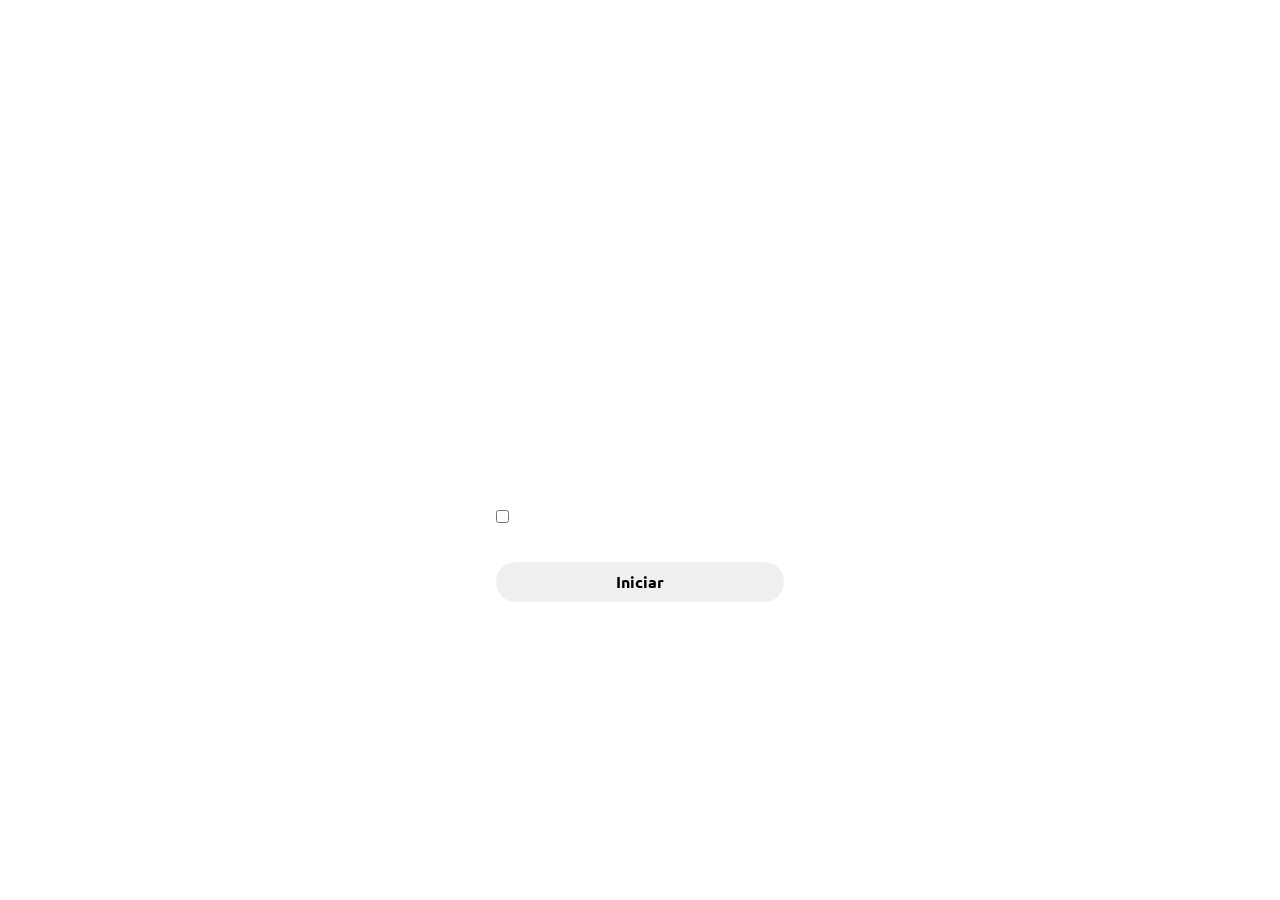
==== index.html @ 586e6c54 "Rename Index.html to index.html" ====
<!DOCTYPE html>
<html lang="en">
<head>
    <meta charset="UTF-8">
    <meta name="viewport" content="width=device-width, initial-scale=1.0">
    <link rel="stylesheet" href="css/style.css">
    <title>JUNZA</title>
    <link rel="preconnect" href="https://fonts.googleapis.com">
    <link rel="preconnect" href="https://fonts.gstatic.com" crossorigin>
    <link href="https://fonts.googleapis.com/css2?family=Ubuntu:ital,wght@0,300;0,400;0,500;0,700;1,300;1,400;1,500;1,700&display=swap" rel="stylesheet">
</head>
<body>
    
    <section>
        <form>
        <h1>Inicio</h1>
        <div class="inputbox">
            <ion-icon name="mail-outline"></ion-icon>
            <input type="text" required>
            <label for="">Usuario</label>
        </div>
        <div class="inputbox">
            <ion-icon name="mail-outline"></ion-icon>
            <input type="password" required>
            <label for="">Contraseña</label>
        </div>
        
        <div class="forget">
            <label for=""><input type="checkbox">Recordar</label>
            <a href="vistas/contraseña.html">Olvide contraseña</a>
        </div>
        <button id="interfaz">Iniciar</button>
        <div class="registrar">
            <p>No tengo cuenta <a href="vistas/registrarse.html">Registrate</a></p>
        </div>
    </form>
    </section>
    <script src="./js/login.js"></script>
</body>
</html>
---- css/style.css ----
* {
    margin: 0;
    padding: 0;
    box-sizing: border-box;
   font-family: 'Ubuntu', sans-serif;
}

body {
    display: flex;
    align-items: center;
    justify-content: center;
    min-height: 100vh;
    background-image: url(Images/Alaska\,Verano\,Puesta_de_sol\,Horseshoe_Bay\,Isla_Adak\,5KPapel\ pintado_1920x1080[10wallpaper.com].jpg);
    background-repeat: no-repeat;
    background-position: center;
    background-size: cover;
}

section {
    position: relative;
    max-width: 400px;
    background-color: transparent;
    border: 2px, solid rgba( 255, 255, 255, 0.5);
    border-radius: 20px;
    backdrop-filter: blur(55px);
    display: flex;
    justify-content: center;
    align-items: center;
    padding: 2rem 3rem;
}

.inputbox input {
    width: 100%;
    height: 60px;
    background: transparent;
    border: none;
    outline: none;
    font-size: 1rem;
    padding: 0 35px 0 5px;
    color: #fff;
}

.inputbox ion-icon {
    position: absolute;
    right: 8px;
    color: #fff;
    font-size: 1.2rem;
    top: 20px;
}

.forget {
    margin: 35px 0;
    font-size: 0,85rem;
    color: #fff;
    display: flex;
    justify-content: space-between;
}

h1 {
    font-size: 2rem;
    color: #fff;
    text-align: center;
}

.inputbox {
    position: relative;
    margin: 30px 0;
    max-width: 310px;
    border-bottom: 2px solid #fff;
}

.inputbox label {
    position: absolute;
    top: 50%;
    left: 5px;
    transform: translateY(-50%);
    color: #fff;
    font-size: 1rem;
    pointer-events: none;
    transition: all 0.5 ease-in-out;
}

input:focus ~ label,
input:valid ~ label {
    top: -5px;
}

.forget label {
    display: flex;
    align-items: center;
}

.forget label input {
    margin-right: 3px;
}

.forget a {
    color: #fff;
    text-decoration: none;
    font-weight: 600;
}

.forget a:hover {
    text-decoration: underline;
}

button {
    width: 100%;
    height: 40px;
    border-radius: 40px;
    background-color: rgb( 255, 255, 255 1);
    border: none;
    outline: none;
    cursor: pointer;
    font-size: 1rem;
    font-weight: 600;
    transition: all 0.4s ease;
}

button:hover {
    background-color: rgb ( 255, 255, 255, 0.5);
}

.registrar {
    font-size: 0.9rem;
    color: #fff;
    text-align: center;
    margin: 25px 0 10px;
}

.registrar p a {
    text-decoration: none;
    color: #fff;
    font-weight: 600;
}

.registrar p a:hover {
    text-decoration: underline;
}
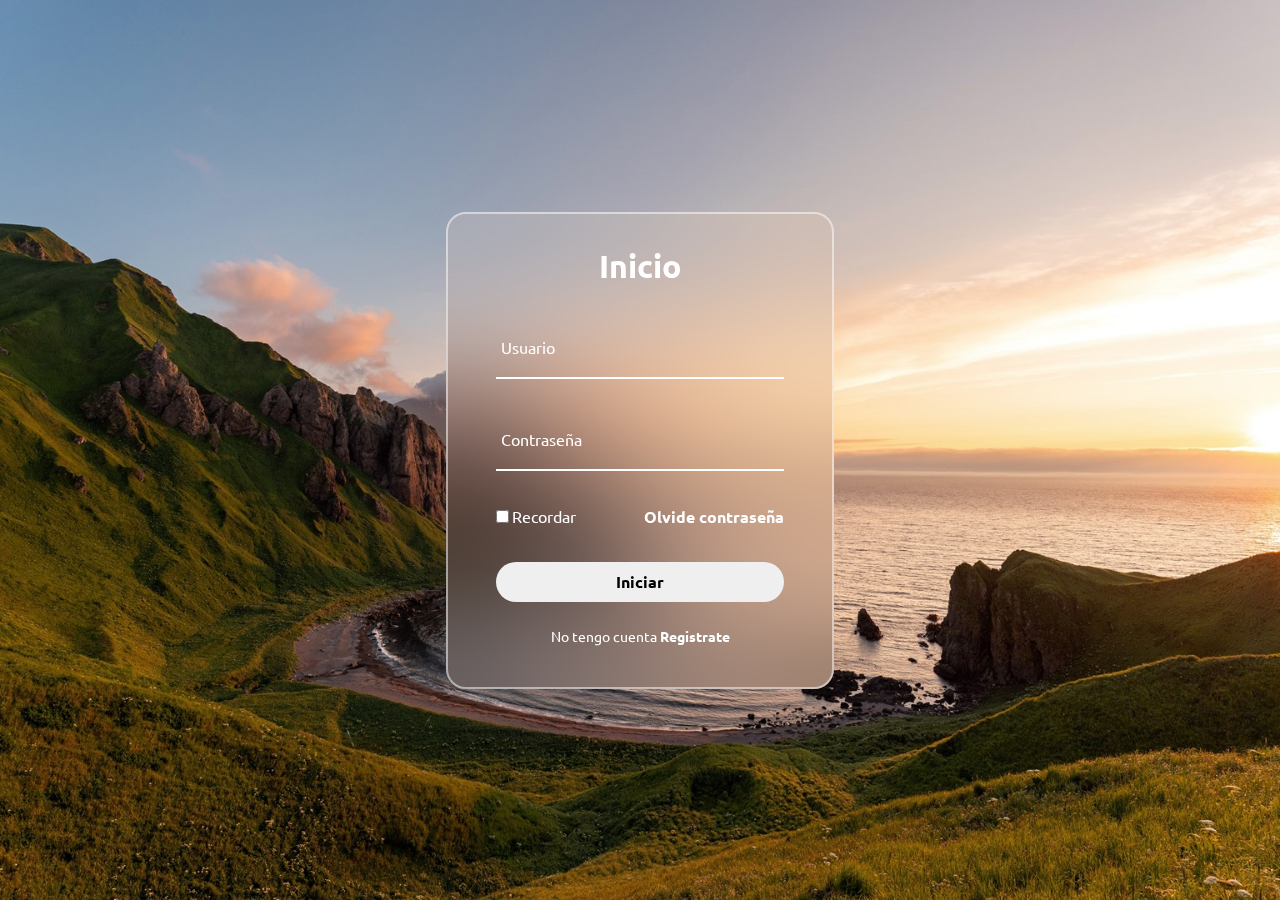
==== commit 6468454f: "cambio ruta css" ====
--- a/index.html
+++ b/index.html
@@ -3,7 +3,7 @@
 <head>
     <meta charset="UTF-8">
     <meta name="viewport" content="width=device-width, initial-scale=1.0">
-    <link rel="stylesheet" href="css/style.css">
+    <link rel="stylesheet" href="./css/style.css">
     <title>JUNZA</title>
     <link rel="preconnect" href="https://fonts.googleapis.com">
     <link rel="preconnect" href="https://fonts.gstatic.com" crossorigin>
--- a/css/style.css
+++ b/css/style.css
@@ -10,7 +10,7 @@
     align-items: center;
     justify-content: center;
     min-height: 100vh;
-    background-image: url(Images/Alaska\,Verano\,Puesta_de_sol\,Horseshoe_Bay\,Isla_Adak\,5KPapel\ pintado_1920x1080[10wallpaper.com].jpg);
+    background-image: url(/images/Alaska\,Verano\,Puesta_de_sol\,Horseshoe_Bay\,Isla_Adak\,5KPapel\ pintado_1920x1080[10wallpaper.com].jpg);
     background-repeat: no-repeat;
     background-position: center;
     background-size: cover;
